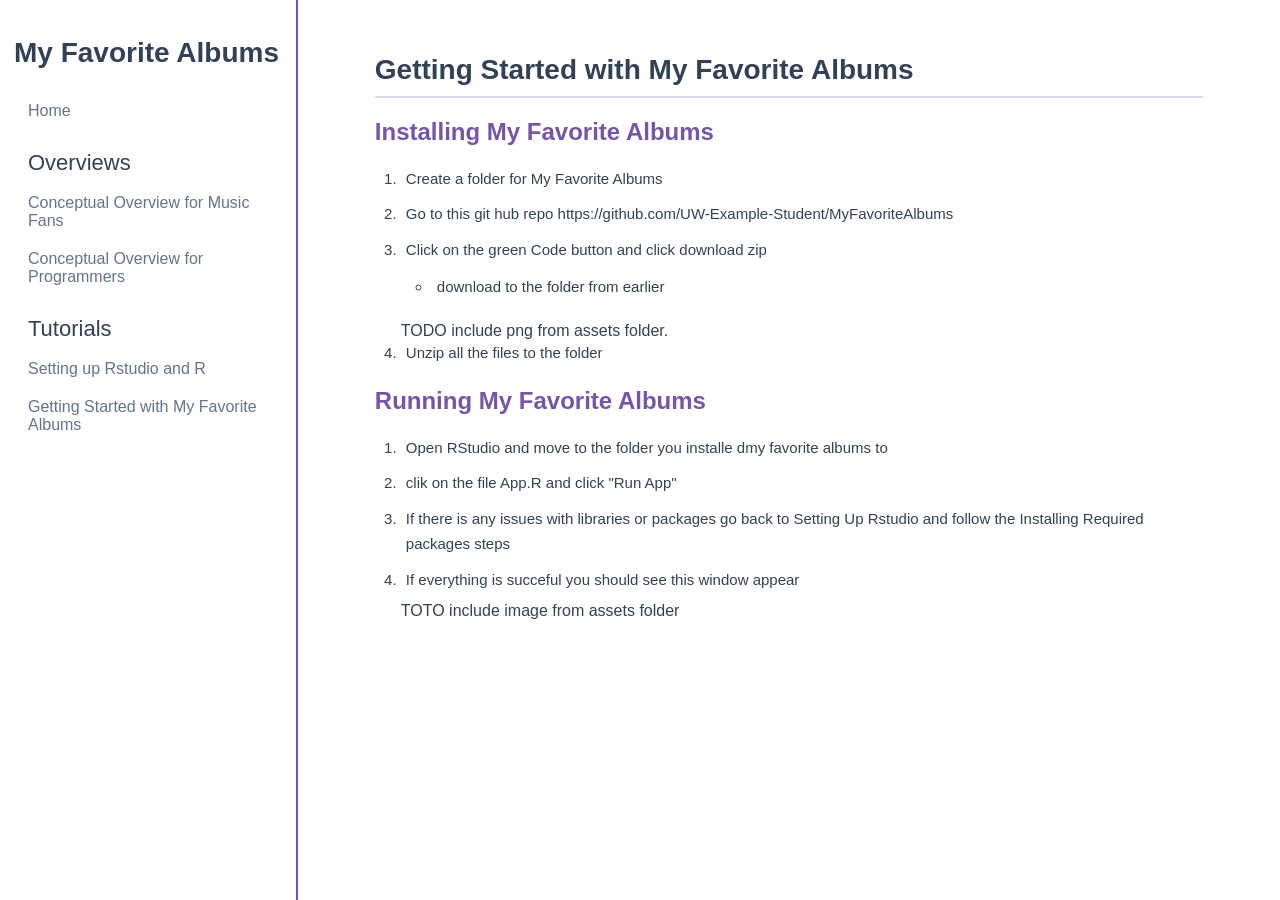
==== My_Favorite_Albums/Preparing_Your_Data.html @ ed3a78e3 "Add files via upload" ====
<!doctype html>
<html lang="en">
  <head>
    <meta charset="UTF-8" />
    <meta name="viewport" content="width=device-width, initial-scale=1.0" />
    <title>Conceptual Overview for Music Fan</title>
    <link rel="stylesheet" href="style.css" />
    <script src="sidebar.js" defer></script>
  </head>
  <body>
    <div id="sidebar-container"></div>

    <main class="content">
      <h1>Getting Started with My Favorite Albums</h1>

      <h2>Installing My Favorite Albums</h2>
      <ol>
        <li>Create a folder for My Favorite Albums</li>
        <li>
          Go to this git hub repo
          https://github.com/UW-Example-Student/MyFavoriteAlbums
        </li>
        <li>
          Click on the green Code button and click download zip
          <ul>
            <li>download to the folder from earlier</li>
          </ul>
        </li>
        TODO include png from assets folder.
        <li>Unzip all the files to the folder</li>
      </ol>

      <h2>Running My Favorite Albums</h2>
      <ol>
        <li>
          Open RStudio and move to the folder you installe dmy favorite albums
          to
        </li>
        <li>clik on the file App.R and click "Run App"</li>
        <li>
          If there is any issues with libraries or packages go back to Setting
          Up Rstudio and follow the Installing Required packages steps
        </li>
        <li>If everything is succeful you should see this window appear</li>
        TOTO include image from assets folder
      </ol>
    </main>
  </body>
</html>
---- My_Favorite_Albums/style.css ----
* {
  box-sizing: border-box;
}
body {
  margin: 0;
  font-family: Arial, Helvetica, sans-serif;
  color: #334155;
}
/* Sidebar */
.sidebar {
  position: fixed;
  top: 0;
  left: 0;
  width: 298px;
  height: 100vh;
  overflow-y: auto;
  padding: 14px;
  background: white;
  border-right: 2px solid #7654a6;
}
.sidebar h2 {
  font-size: 28px;
}
.sidebar a {
  display: block;
  padding: 10px 14px;
  color: #64748b;
  text-decoration: none;
  border-radius: 4px;
}
.sidebar a:hover,
.sidebar a.current-page {
  color: #7654a6;
  background: #f3eef9;
}
.sidebar a.current-page {
  padding-left: 30px;
  position: relative;
  font-weight: bold;
}
.sidebar a.current-page::before {
  content: "";
  position: absolute;
  left: 10px;
  top: 50%;
  transform: translateY(-50%);
  width: 12px;
  height: 12px;
  background: url("assets/music_note.png") center / contain no-repeat;
}
.nav-heading {
  margin-top: 12px;
  padding: 8px 14px;
  font-size: 22px;
}
/* Page content */
.content {
  margin-left: 298px;
  padding: 35px 6%;
  max-width: 1250px;
}
.content h1 {
  font-size: 28px;
  padding-bottom: 10px;
  border-bottom: 2px solid #ded2ed;
}
.content h2,
.content a {
  color: #7654a6;
}
.content h3 {
  margin-top: 24px;
  margin-bottom: 8px;
  font-size: 19px;
  color: #5e3d8a;
}
.content p {
  font-size: 15px;
  line-height: 1.7;
}
/* List of features */
.feature-list {
  list-style: none;
  padding: 0;
}
.feature-list li {
  padding: 10px 12px;
  margin-bottom: 8px;
  border-left: 3px solid #7654a6;
  background: #f8f6fb;
}
.feature-list li strong {
  display: block;
  margin-bottom: 4px;
  color: #292333;
}
.feature-list li span {
  color: #555;
  font-size: 14px;
}
/* Example CSV data */
.csv-example {
  padding: 16px;
  overflow-x: auto;
  background: #f3eef9;
  border: 1px solid #ded2ed;
}
.csv-example code {
  font-family: "Courier New", monospace;
  white-space: pre;
}

/* Task documentation: procedural lists */
.content ol,
.content ul:not(.feature-list) {
  padding-left: 26px;
  margin: 12px 0 22px;
}
.content ol li,
.content ul:not(.feature-list) li {
  padding-left: 5px;
  margin-bottom: 10px;
  font-size: 15px;
  line-height: 1.7;
}
.content li > a {
  overflow-wrap: anywhere;
}

/* Screenshots and other figures */
.content figure {
  margin: 18px 0 24px;
  text-align: center;
}
.content figure img {
  display: block;
  max-width: 100%;
  height: auto;
  margin: 0 auto;
  border: 1px solid #ded2ed;
  border-radius: 4px;
}
.content figcaption {
  margin-top: 8px;
  color: #64748b;
  font-size: 13px;
  line-height: 1.5;
  text-align: center;
}

/* Code examples */
.content pre,
.content pre.code-example {
  max-width: 100%;
  margin: 14px 0 22px;
  padding: 16px;
  overflow-x: auto;
  background: #f3eef9;
  border: 1px solid #ded2ed;
  border-radius: 4px;
  color: #292333;
  font-family: "Courier New", Courier, monospace;
  font-size: 14px;
  line-height: 1.6;
  white-space: pre;
}
.content pre code {
  font-family: inherit;
  font-size: inherit;
}

/* Inline code */
.content p code,
.content li code {
  padding: 2px 5px;
  background: #f3eef9;
  border-radius: 3px;
  font-family: "Courier New", Courier, monospace;
  font-size: 0.92em;
}

@media (max-width: 700px) {
  .sidebar {
    position: relative;
    width: 100%;
    height: auto;
    border-right: none;
    border-bottom: 2px solid #7654a6;
  }
  .content {
    margin-left: 0;
    padding: 24px;
  }
}
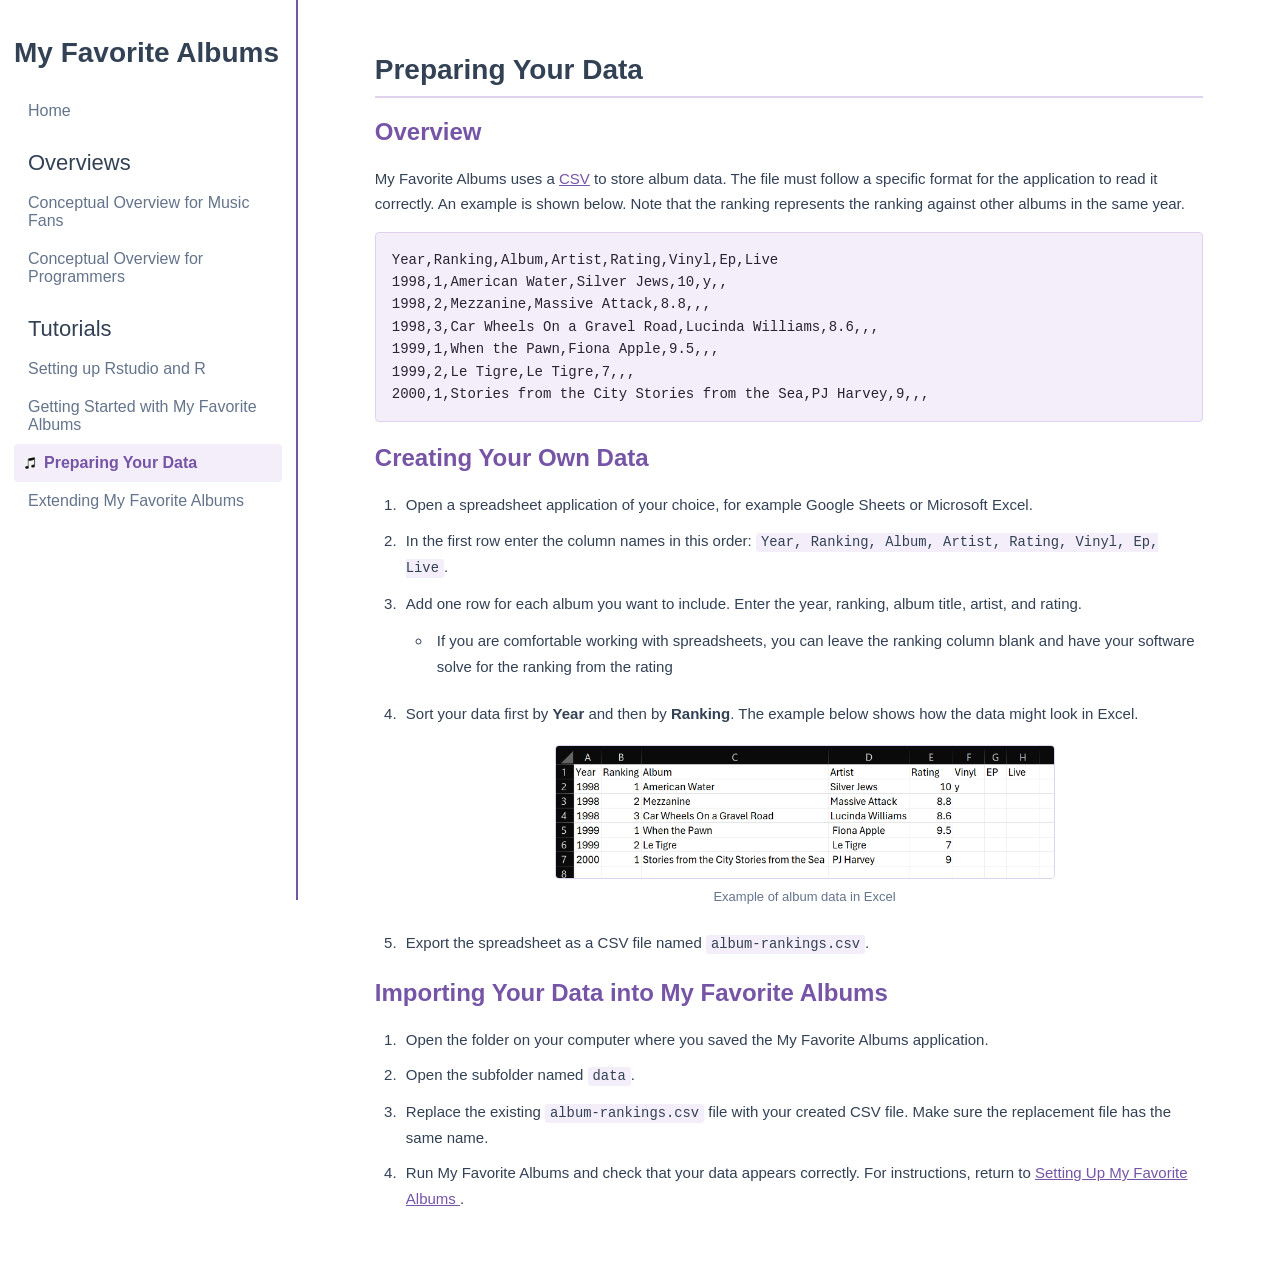
==== commit ab4eb8c1: "Add files via upload" ====
--- a/My_Favorite_Albums/Preparing_Your_Data.html
+++ b/My_Favorite_Albums/Preparing_Your_Data.html
@@ -3,7 +3,7 @@
   <head>
     <meta charset="UTF-8" />
     <meta name="viewport" content="width=device-width, initial-scale=1.0" />
-    <title>Conceptual Overview for Music Fan</title>
+    <title>Preparing Your Data</title>
     <link rel="stylesheet" href="style.css" />
     <script src="sidebar.js" defer></script>
   </head>
@@ -11,38 +11,83 @@
     <div id="sidebar-container"></div>
 
     <main class="content">
-      <h1>Getting Started with My Favorite Albums</h1>
+      <h1>Preparing Your Data</h1>
 
-      <h2>Installing My Favorite Albums</h2>
+      <h2>Overview</h2>
+      <p>
+        My Favorite Albums uses a
+        <a href="CO_music_fans.html#CSV">CSV</a>
+        to store album data. The file must follow a specific format for the
+        application to read it correctly. An example is shown below. Note that
+        the ranking represents the ranking against other albums in the same
+        year.
+      </p>
+
+      <pre
+        class="csv-example"
+      ><code>Year,Ranking,Album,Artist,Rating,Vinyl,Ep,Live
+1998,1,American Water,Silver Jews,10,y,,
+1998,2,Mezzanine,Massive Attack,8.8,,,
+1998,3,Car Wheels On a Gravel Road,Lucinda Williams,8.6,,,
+1999,1,When the Pawn,Fiona Apple,9.5,,,
+1999,2,Le Tigre,Le Tigre,7,,,
+2000,1,Stories from the City Stories from the Sea,PJ Harvey,9,,,
+</code></pre>
+
+      <h2>Creating Your Own Data</h2>
       <ol>
-        <li>Create a folder for My Favorite Albums</li>
         <li>
-          Go to this git hub repo
-          https://github.com/UW-Example-Student/MyFavoriteAlbums
+          Open a spreadsheet application of your choice, for example Google
+          Sheets or Microsoft Excel.
         </li>
         <li>
-          Click on the green Code button and click download zip
+          In the first row enter the column names in this order:
+          <code>Year, Ranking, Album, Artist, Rating, Vinyl, Ep, Live</code>.
+        </li>
+        <li>
+          Add one row for each album you want to include. Enter the year,
+          ranking, album title, artist, and rating.
           <ul>
-            <li>download to the folder from earlier</li>
+            <li>
+              If you are comfortable working with spreadsheets, you can leave
+              the ranking column blank and have your software solve for the
+              ranking from the rating
+            </li>
           </ul>
         </li>
-        TODO include png from assets folder.
-        <li>Unzip all the files to the folder</li>
+        <li>
+          Sort your data first by <strong>Year</strong> and then by
+          <strong>Ranking</strong>. The example below shows how the data might
+          look in Excel.
+          <figure>
+            <img src="assets/excel.png" style="width: 500px; height: auto" />
+            <figcaption>Example of album data in Excel</figcaption>
+          </figure>
+        </li>
+        <li>
+          Export the spreadsheet as a CSV file named
+          <code>album-rankings.csv</code>.
+        </li>
       </ol>
 
-      <h2>Running My Favorite Albums</h2>
+      <h2>Importing Your Data into My Favorite Albums</h2>
       <ol>
         <li>
-          Open RStudio and move to the folder you installe dmy favorite albums
-          to
+          Open the folder on your computer where you saved the My Favorite
+          Albums application.
         </li>
-        <li>clik on the file App.R and click "Run App"</li>
+        <li>Open the subfolder named <code>data</code>.</li>
         <li>
-          If there is any issues with libraries or packages go back to Setting
-          Up Rstudio and follow the Installing Required packages steps
+          Replace the existing <code>album-rankings.csv</code> file with your
+          created CSV file. Make sure the replacement file has the same name.
         </li>
-        <li>If everything is succeful you should see this window appear</li>
-        TOTO include image from assets folder
+        <li>
+          Run My Favorite Albums and check that your data appears correctly. For
+          instructions, return to
+          <a href="Setting_Up_My_Fav_Albums.html#Running">
+            Setting Up My Favorite Albums </a
+          >.
+        </li>
       </ol>
     </main>
   </body>
